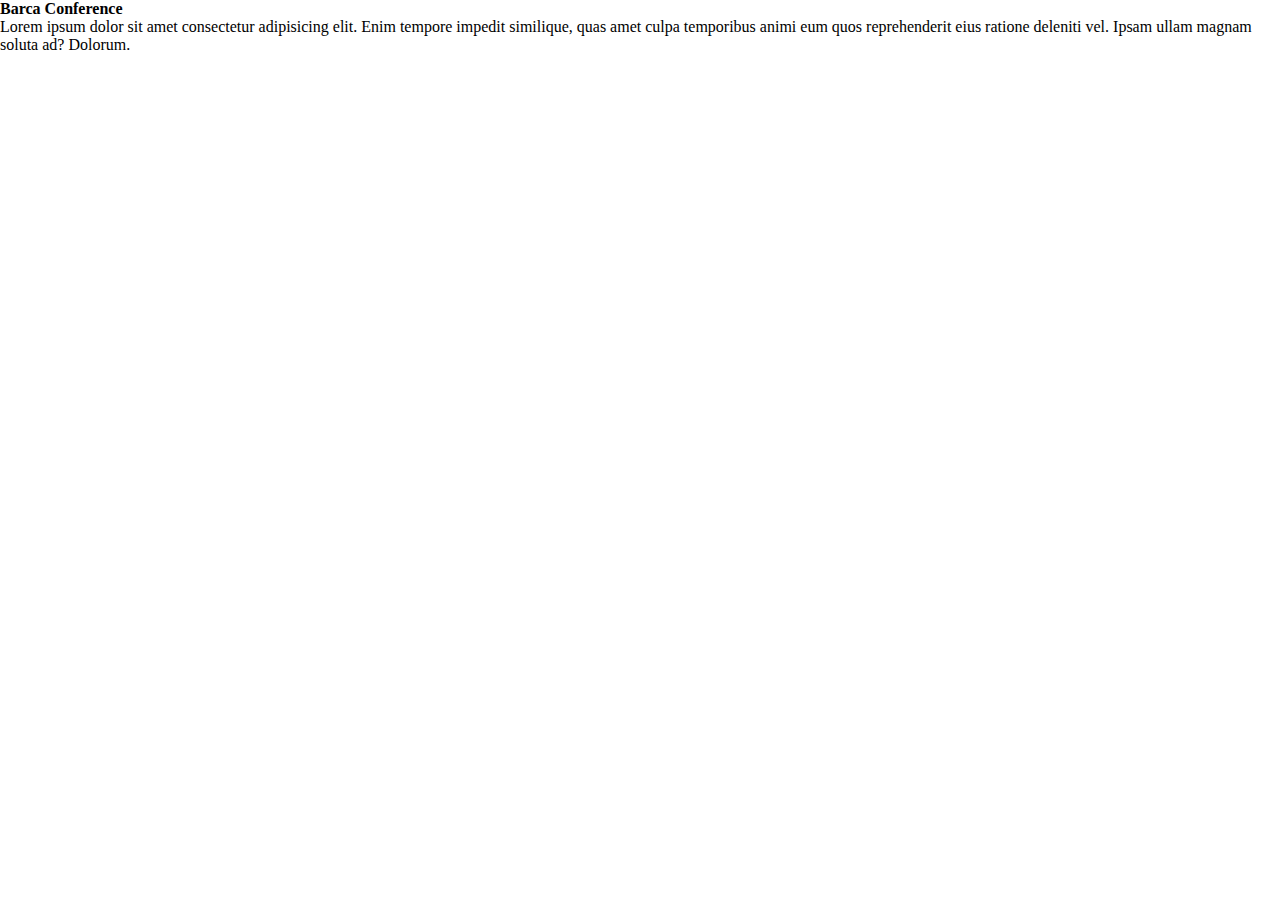
==== index.html @ d521afd3 "first commit" ====
<!DOCTYPE html>
<html>
    <head>
        <meta charset="utf-8">
        <title>
            Barca Conference
        </title>
        <link rel="Stylesheet" href="style.css">
    </head>
    <body>
        <h1>Barca Conference</h1>
        <p>Lorem ipsum dolor sit amet consectetur adipisicing elit. Enim tempore impedit similique, quas amet culpa temporibus animi eum quos reprehenderit eius ratione deleniti vel. Ipsam ullam magnam soluta ad? Dolorum.</p>
    </body>
</html>
---- style.css ----
/* http://meyerweb.com/eric/tools/css/reset/ 2. v2.0 | 20110126
  License: none (public domain)
*/

html, body, div, span, applet, object, iframe,
h1, h2, h3, h4, h5, h6, p, blockquote, pre,
a, abbr, acronym, address, big, cite, code,
del, dfn, em, img, ins, kbd, q, s, samp,
small, strike, strong, sub, sup, tt, var,
b, u, i, center,
dl, dt, dd, ol, ul, li,
fieldset, form, label, legend,
table, caption, tbody, tfoot, thead, tr, th, td,
article, aside, canvas, details, embed,
figure, figcaption, footer, header, hgroup,
menu, nav, output, ruby, section, summary,
time, mark, audio, video {
  margin: 0;
  padding: 0;
  border: 0;
  font-size: 100%;
  vertical-align: baseline;
}
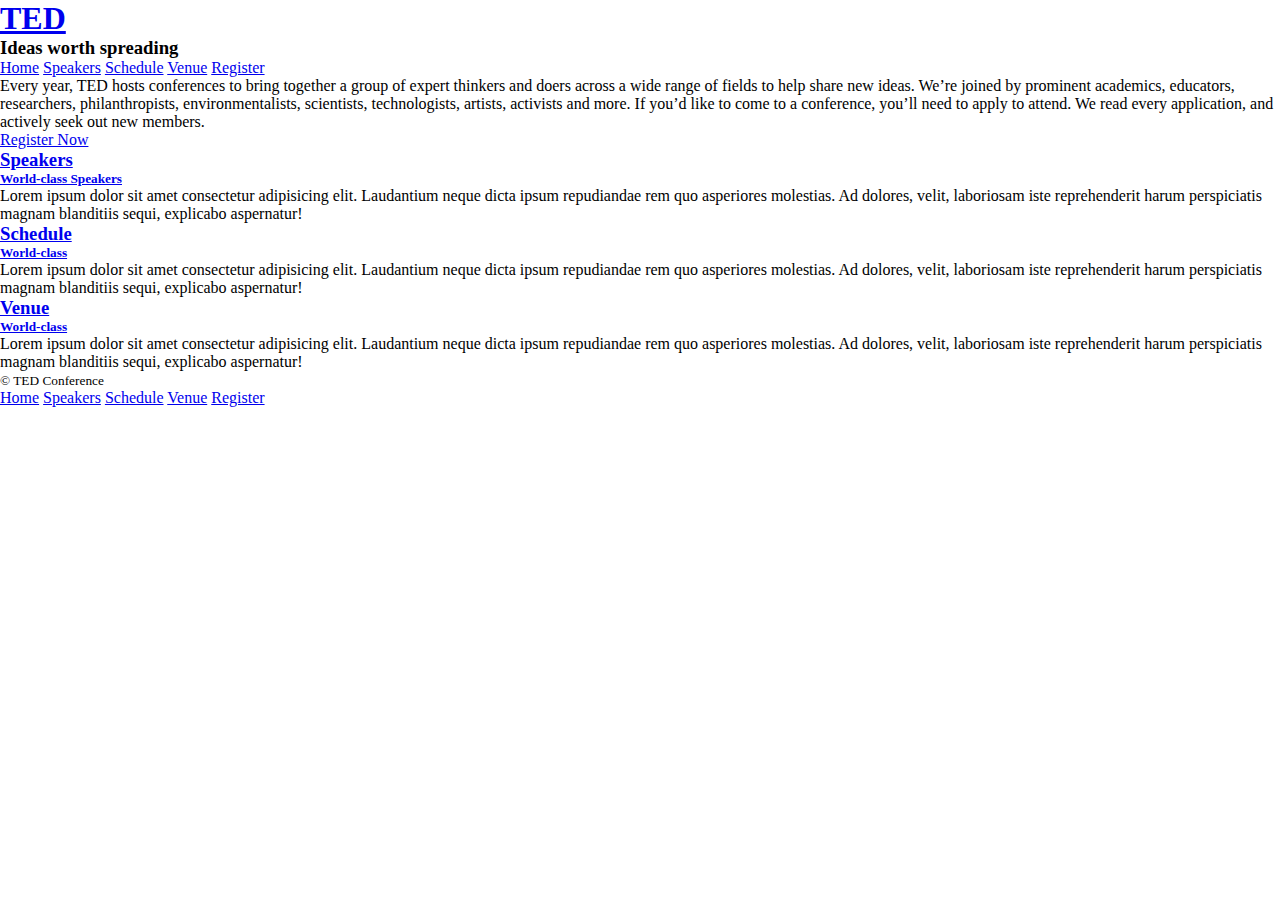
==== commit 19d61186: "basic contenets of home page with navigation, links ,section added" ====
--- a/index.html
+++ b/index.html
@@ -3,12 +3,73 @@
     <head>
         <meta charset="utf-8">
         <title>
-            Barca Conference
+            Conference | TED
         </title>
         <link rel="Stylesheet" href="style.css">
     </head>
     <body>
-        <h1>Barca Conference</h1>
-        <p>Lorem ipsum dolor sit amet consectetur adipisicing elit. Enim tempore impedit similique, quas amet culpa temporibus animi eum quos reprehenderit eius ratione deleniti vel. Ipsam ullam magnam soluta ad? Dolorum.</p>
+
+        <header>
+            <h1>
+                <a href="index.html">
+                    TED
+                </a>    
+            </h1>
+            <h3>Ideas worth spreading</h3>
+
+            <nav>
+                <a href="index.html">Home</a>
+                <a href="speakers.html">Speakers</a>
+                <a href="schedule.html">Schedule</a>
+                <a href="venue.html">Venue</a>
+                <a href="register.html">Register</a>
+            </nav>
+        </header>
+        
+        <section>
+            <p>
+                Every year, TED hosts conferences to bring together a group of expert thinkers and doers across a wide range of fields to help share new ideas. We’re joined by prominent academics, educators, researchers, philanthropists, environmentalists, scientists, technologists, artists, activists and more. If you’d like to come to a conference, you’ll need to apply to attend. We read every application, and actively seek out new members.        
+            </p>
+            <a href="register.html">Register Now</a>
+        </section>
+
+        <section>
+            <section>
+                <a href="speakers.html">
+                    <h3>Speakers</h3>
+                    <h5>World-class Speakers</h5> 
+                </a>
+                <p>Lorem ipsum dolor sit amet consectetur adipisicing elit. Laudantium neque dicta ipsum repudiandae rem quo asperiores molestias. Ad dolores, velit, laboriosam iste reprehenderit harum perspiciatis magnam blanditiis sequi, explicabo aspernatur!</p>
+            </section>
+
+            <section>
+                <a href="schedue.html">
+                    <h3>Schedule</h3>
+                    <h5>World-class</h5>
+                </a>
+
+                <p>Lorem ipsum dolor sit amet consectetur adipisicing elit. Laudantium neque dicta ipsum repudiandae rem quo asperiores molestias. Ad dolores, velit, laboriosam iste reprehenderit harum perspiciatis magnam blanditiis sequi, explicabo aspernatur!</p>
+            </section>
+
+            <section>
+                <a href="venue.html">
+                    <h3>Venue</h3>
+                    <h5>World-class</h5>
+                </a>
+                 <p>Lorem ipsum dolor sit amet consectetur adipisicing elit. Laudantium neque dicta ipsum repudiandae rem quo asperiores molestias. Ad dolores, velit, laboriosam iste reprehenderit harum perspiciatis magnam blanditiis sequi, explicabo aspernatur!</p>
+            </section>
+        </section>
+        
+        <footer>
+            <small>&copy; TED Conference</small>
+
+            <nav>
+                <a href="index.html">Home</a>
+                <a href="speakers.html">Speakers</a>
+                <a href="schedule.html">Schedule</a>
+                <a href="venue.html">Venue</a>
+                <a href="register.html">Register</a>
+            </nav>
+          </footer>
     </body>
 </html>--- a/style.css
+++ b/style.css
@@ -1,23 +1,6 @@
-/* http://meyerweb.com/eric/tools/css/reset/ 2. v2.0 | 20110126
-  License: none (public domain)
-*/
-
-html, body, div, span, applet, object, iframe,
-h1, h2, h3, h4, h5, h6, p, blockquote, pre,
-a, abbr, acronym, address, big, cite, code,
-del, dfn, em, img, ins, kbd, q, s, samp,
-small, strike, strong, sub, sup, tt, var,
-b, u, i, center,
-dl, dt, dd, ol, ul, li,
-fieldset, form, label, legend,
-table, caption, tbody, tfoot, thead, tr, th, td,
-article, aside, canvas, details, embed,
-figure, figcaption, footer, header, hgroup,
-menu, nav, output, ruby, section, summary,
-time, mark, audio, video {
+*,
+*::after,
+*::before{
   margin: 0;
   padding: 0;
-  border: 0;
-  font-size: 100%;
-  vertical-align: baseline;
-}
+}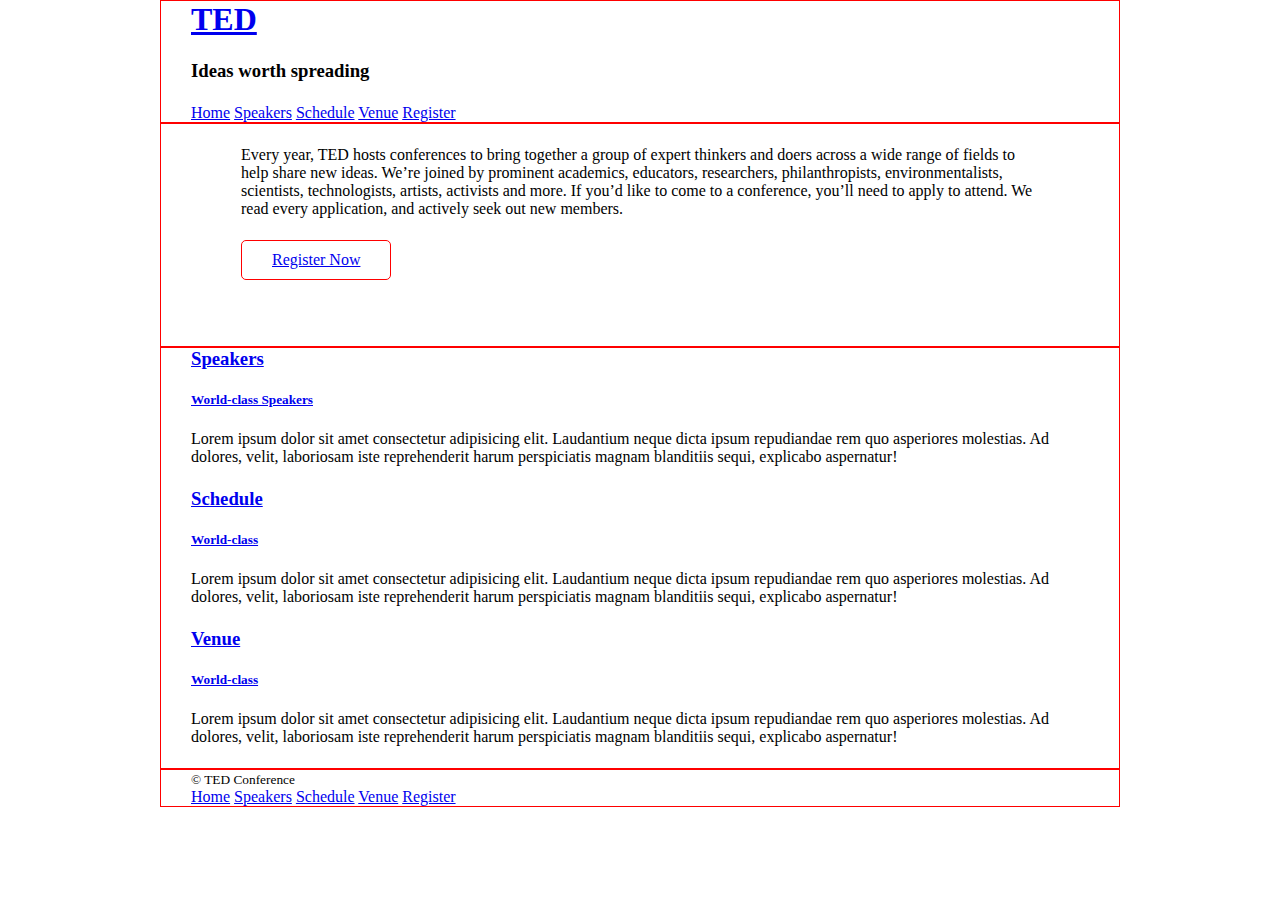
==== commit 650ae3a1: "updatede the layout with css properties" ====
--- a/index.html
+++ b/index.html
@@ -9,7 +9,7 @@
     </head>
     <body>
 
-        <header>
+        <header class="container">
             <h1>
                 <a href="index.html">
                     TED
@@ -26,14 +26,14 @@
             </nav>
         </header>
         
-        <section>
+        <section class="hero container">
             <p>
                 Every year, TED hosts conferences to bring together a group of expert thinkers and doers across a wide range of fields to help share new ideas. We’re joined by prominent academics, educators, researchers, philanthropists, environmentalists, scientists, technologists, artists, activists and more. If you’d like to come to a conference, you’ll need to apply to attend. We read every application, and actively seek out new members.        
             </p>
-            <a href="register.html">Register Now</a>
+            <a href="register.html" class="btn btn-alt">Register Now</a>
         </section>
 
-        <section>
+        <section class="container">
             <section>
                 <a href="speakers.html">
                     <h3>Speakers</h3>
@@ -60,7 +60,7 @@
             </section>
         </section>
         
-        <footer>
+        <footer class="container">
             <small>&copy; TED Conference</small>
 
             <nav>
--- a/style.css
+++ b/style.css
@@ -3,4 +3,37 @@
 *::before{
   margin: 0;
   padding: 0;
+  -webkit-box-sizing: border-box;
+  -moz-box-sizing: border-box;
+       box-sizing: border-box;
+}
+
+.container{
+  width: 960px;
+  border: 1px solid red;
+  margin: 0 auto;
+  padding: 0 30px;
+}
+
+h1,h3,h4,h5,p{
+  margin-bottom: 22px;
+}
+
+
+.btn{
+  margin: 0;
+  border-radius:5px;
+  border: 1px solid red;
+  display: inline-block;
+}
+
+.btn-alt{
+  border: 1px solid #dfe2e5;
+  border: 1px solid red;
+  padding: 10px 30px;
+}
+
+.hero{
+  border: 1px solid red;
+  padding: 22px 80px 66px 80px;
 }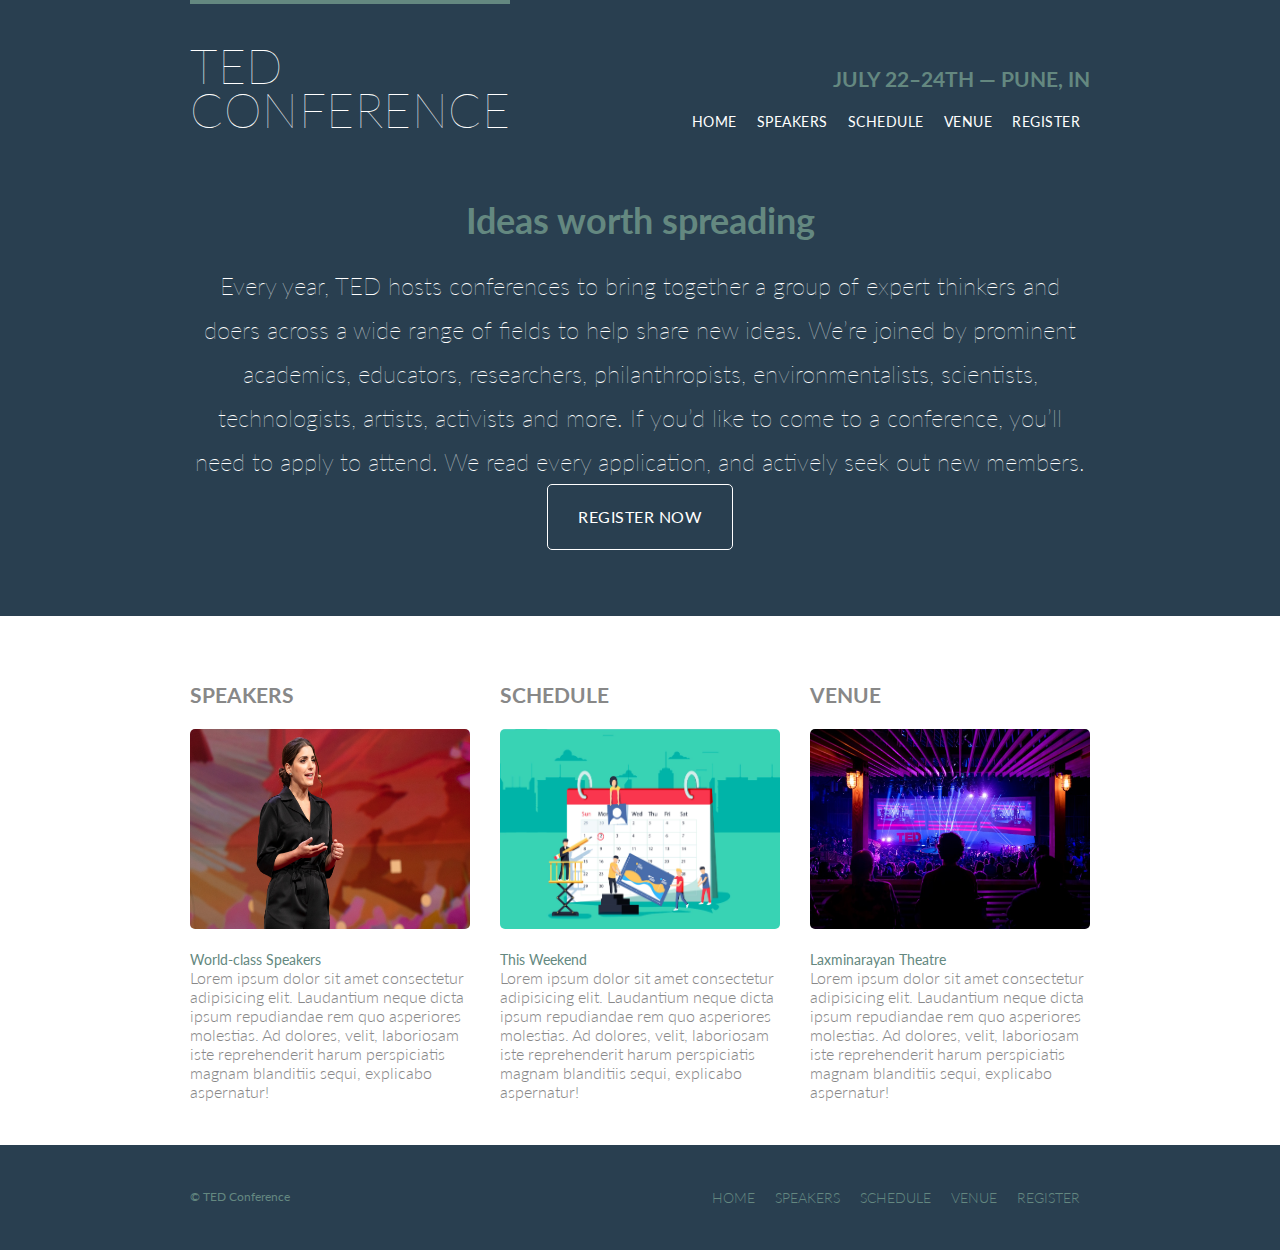
==== commit 22ad09b7: "added pictures" ====
--- a/index.html
+++ b/index.html
@@ -6,70 +6,83 @@
             Conference | TED
         </title>
         <link rel="Stylesheet" href="style.css">
+        <link rel="stylesheet"
+        href="http://fonts.googleapis.com/css?family=Lato:100,300,400">
     </head>
     <body>
 
-        <header class="container">
-            <h1>
+        <header class="primary-header container group">
+            <h1 class="logo">
                 <a href="index.html">
-                    TED
+                    TED <br>Conference
                 </a>    
             </h1>
-            <h3>Ideas worth spreading</h3>
+            <h3 class="tagline">July 22&ndash;24th &mdash; Pune, IN</h3>
 
-            <nav>
-                <a href="index.html">Home</a>
-                <a href="speakers.html">Speakers</a>
-                <a href="schedule.html">Schedule</a>
-                <a href="venue.html">Venue</a>
-                <a href="register.html">Register</a>
-            </nav>
+            <nav class="nav primary-nav">
+                <ul>
+                  <li><a href="index.html">Home</a></li><!--
+                --><li><a href="speakers.html">Speakers</a></li><!--  
+                --><li><a href="schedule.html">Schedule</a></li><!--
+                --><li><a href="venue.html">Venue</a></li><!--
+                --><li><a href="register.html">Register</a></li>
+                </ul>
+                </nav>
         </header>
         
         <section class="hero container">
+            <h2>Ideas worth spreading</h2>
             <p>
                 Every year, TED hosts conferences to bring together a group of expert thinkers and doers across a wide range of fields to help share new ideas. We’re joined by prominent academics, educators, researchers, philanthropists, environmentalists, scientists, technologists, artists, activists and more. If you’d like to come to a conference, you’ll need to apply to attend. We read every application, and actively seek out new members.        
             </p>
             <a href="register.html" class="btn btn-alt">Register Now</a>
         </section>
-
-        <section class="container">
-            <section>
-                <a href="speakers.html">
+        
+        <section class="row">
+            <div class="grid">
+                <section class="teaser col-1-3">
                     <h3>Speakers</h3>
-                    <h5>World-class Speakers</h5> 
-                </a>
-                <p>Lorem ipsum dolor sit amet consectetur adipisicing elit. Laudantium neque dicta ipsum repudiandae rem quo asperiores molestias. Ad dolores, velit, laboriosam iste reprehenderit harum perspiciatis magnam blanditiis sequi, explicabo aspernatur!</p>
-            </section>
-
-            <section>
-                <a href="schedue.html">
+                    <a href="speakers.html">
+                        <img src="img/card1.png" alt="speakers">
+                        <h5>World-class Speakers</h5> 
+                    </a>
+                    <p>Lorem ipsum dolor sit amet consectetur adipisicing elit. Laudantium neque dicta ipsum repudiandae rem quo asperiores molestias. Ad dolores, velit, laboriosam iste reprehenderit harum perspiciatis magnam blanditiis sequi, explicabo aspernatur!</p>
+                </section><!--
+    
+                --><section  class="teaser col-1-3"> 
                     <h3>Schedule</h3>
-                    <h5>World-class</h5>
-                </a>
-
-                <p>Lorem ipsum dolor sit amet consectetur adipisicing elit. Laudantium neque dicta ipsum repudiandae rem quo asperiores molestias. Ad dolores, velit, laboriosam iste reprehenderit harum perspiciatis magnam blanditiis sequi, explicabo aspernatur!</p>
-            </section>
-
-            <section>
-                <a href="venue.html">
+                    <a href="schedue.html">
+                        <img src="img/card3.jpg" alt="venue">
+                        <h5>This Weekend</h5>
+                    </a>
+    
+                    <p>Lorem ipsum dolor sit amet consectetur adipisicing elit. Laudantium neque dicta ipsum repudiandae rem quo asperiores molestias. Ad dolores, velit, laboriosam iste reprehenderit harum perspiciatis magnam blanditiis sequi, explicabo aspernatur!</p>
+                </section><!--
+    
+                --><section  class="teaser col-1-3">
                     <h3>Venue</h3>
-                    <h5>World-class</h5>
-                </a>
-                 <p>Lorem ipsum dolor sit amet consectetur adipisicing elit. Laudantium neque dicta ipsum repudiandae rem quo asperiores molestias. Ad dolores, velit, laboriosam iste reprehenderit harum perspiciatis magnam blanditiis sequi, explicabo aspernatur!</p>
-            </section>
+                    <a href="venue.html">
+                        <img src="img/card2.jpg" alt="venue">
+                        <h5>Laxminarayan Theatre</h5>
+                    </a>
+                     <p>Lorem ipsum dolor sit amet consectetur adipisicing elit. Laudantium neque dicta ipsum repudiandae rem quo asperiores molestias. Ad dolores, velit, laboriosam iste reprehenderit harum perspiciatis magnam blanditiis sequi, explicabo aspernatur!</p>
+                </section>
+            </div>
         </section>
         
-        <footer class="container">
+        
+        <footer class="primary-footer container group">
             <small>&copy; TED Conference</small>
 
-            <nav>
-                <a href="index.html">Home</a>
-                <a href="speakers.html">Speakers</a>
-                <a href="schedule.html">Schedule</a>
-                <a href="venue.html">Venue</a>
-                <a href="register.html">Register</a>
-            </nav>
+            <nav class="nav">
+                <ul>
+                  <li><a href="index.html">Home</a></li><!--  
+                --><li><a href="speakers.html">Speakers</a></li><!--  
+                --><li><a href="schedule.html">Schedule</a></li><!--
+                --><li><a href="venue.html">Venue</a></li><!--
+                --><li><a href="register.html">Register</a></li>
+                </ul>
+                </nav>
           </footer>
     </body>
 </html>--- a/style.css
+++ b/style.css
@@ -8,32 +8,320 @@
        box-sizing: border-box;
 }
 
+
+/*
+  ========================================
+  Custom styles
+  ========================================
+*/
+
+body{
+  background: #293f50;
+  color: #888;
+  font-weight: 300;
+  font-size: 16px/22px;
+  font-family: "Lato", "Open Sans", "Helvetica Neue", Helvetica, Arial, sans-serif;
+}
+
 .container{
   width: 960px;
-  border: 1px solid red;
+
   margin: 0 auto;
   padding: 0 30px;
 }
 
-h1,h3,h4,h5,p{
+h1,h2,h3,h4{
   margin-bottom: 22px;
-}
-
+  color: #000;
+}
+
+h1 {
+  font-size: 36px;
+  line-height: 44px;
+}
+h2 {
+  color: #648880;
+  font-size: 24px;
+  line-height: 44px;
+}
+h3 {
+  color: #888;
+  font-size: 21px;
+  text-transform: uppercase;
+}
+h4 {
+  font-size: 18px;
+}
+
+h5 {
+  color: #648880;
+  font-size: 14px;
+  font-weight: 400;
+  
+}
+
+strong {
+  font-weight: 400;
+}
+cite, em {
+  font-style: italic;
+}
+
+
+/*
+  ========================================
+  Links
+  ========================================
+*/
+
+a:hover {
+  color: #000000;
+}
+a {
+  text-decoration: none;
+  color: #648880;
+}
+
+p a {
+  border-bottom: 1px solid #dfe2e5;
+}
 
 .btn{
+  border-radius: 5px;
+  color: #fff;
+  cursor: pointer;
+  display: inline-block;
+  font-weight: 400;
+  letter-spacing: .5px;
   margin: 0;
-  border-radius:5px;
-  border: 1px solid red;
+  text-transform: uppercase;
+}
+
+.btn-alt {
+  border: 1px solid #fff;
+  padding: 10px 30px;
+}
+
+.btn-alt:hover {
+  background: #fff;
+  color: #648880;
+}
+
+.hero{
+  color: #fff;
+  line-height: 44px;
+  padding: 22px 80px 66px 80px;
+  text-align: center;
+}
+
+.hero h2 {
+  font-size: 36px;
+}
+.hero p {
+  font-size: 24px;
+  font-weight: 100;
+}
+
+
+.teaser a:hover h3 {
+  color: #0f1010;
+}
+
+.teaser img{
+  max-width: 100%;
+  height: 200px;
+  display: block;
+  margin-bottom:22px ;
+  border-radius: 5px;
+}
+
+.speaker-info img{
+  max-width: 100%;
+  height: 130px;
+  border-radius: 50%;
+  margin: -66px 0 22px 0;
+  vertical-align: top;
+}
+/*
+  ========================================
+  Clearfix
+  ========================================
+*/
+.group:before,
+.group:after {
+  content: "";
+  display: table;
+}
+.group:after {
+  clear: both;
+}
+.group {
+  clear: both;
+  *zoom: 1;
+}
+
+
+.row {
+  background: #fff;
+  padding: 66px 0 44px 0;
+}
+
+
+.row,
+.row-alt {
+  min-width: 960px;
+}
+
+.row-alt {
+  background: #cbe2c1;
+  background: -webkit-linear-gradient(to right, #a1d3b0, #f6f1d3);
+  background: -moz-linear-gradient(to right, #a1d3b0, #f6f1d3);
+  background: linear-gradient(to right, #a1d3b0, #f6f1d3);
+  padding: 44px 0 22px 0;
+}
+
+/*
+  ========================================
+  Leads
+  ========================================
+*/
+
+.lead {
+  text-align: center;
+}
+.lead p {
+  font-size: 21px;
+  line-height: 33px;
+}
+
+/*
+  ========================================
+  Primary Header
+  ========================================
+*/
+
+.logo{
+  border-top: 4px solid #648880;
+  padding: 40px 0 22px 0;
+  float: left;
+  font-size: 48px;
+  line-height: 44px;
+  font-weight: 100;
+  letter-spacing: .5px;
+  text-transform: uppercase;
+}
+
+.tagline {
+  margin: 66px 0 22px 0;
+  text-align: right;
+  color: #648880;
+}
+
+
+.primary-nav {
+  font-size: 14px;
+  font-weight: 400;
+  letter-spacing: .5px;
+  text-transform: uppercase;
+}
+
+
+.nav{
+  text-align: right;
+}
+
+nav li{
   display: inline-block;
-}
-
-.btn-alt{
+  margin:0 10px;
+  vertical-align: top;
+}
+
+
+
+.primary-header a,
+.primary-footer{
+  color: #fff;
+}
+
+.primary-header a:hover,
+.primary-footer a:hover {
+  color: #648880;
+}
+
+
+/*
+  ========================================
+  Speakers
+  ========================================
+*/
+  
+.speaker-info {
   border: 1px solid #dfe2e5;
-  border: 1px solid red;
-  padding: 10px 30px;
-}
-
-.hero{
-  border: 1px solid red;
-  padding: 22px 80px 66px 80px;
+  border-radius: 5px;
+  margin-top: 88px;
+  padding-bottom: 22px;
+  text-align: center;
+}
+
+
+.speaker {
+  margin-bottom: 44px;
+}
+
+
+
+/*
+  ========================================
+  Primary footer
+  ========================================
+*/
+
+.primary-footer{
+  color: #648880;
+  font-size: 14px;
+  padding-bottom:44px;
+  padding-top: 44px;
+}
+
+.primary-footer small {
+  float: left;
+  font-weight: 400;
+}
+
+.primary-footer a{
+  text-transform: uppercase;
+}
+
+.col-1-3{
+  width: 33.33%;
+}
+
+.col-2-3{
+  width: 66.66%;
+}
+
+.col-1-3,
+.col-2-3{
+
+  display: inline-block;
+  vertical-align: top;
+}
+
+
+.grid,
+.col-1-3,
+.col-2-3{
+  padding-left: 15px;
+  padding-right: 15px;
+}
+
+.container,
+.grid{
+  margin:  0 auto;
+  width: 960px;
+}
+
+.container{
+  padding-left: 30px;
+  padding-right: 30px;
 }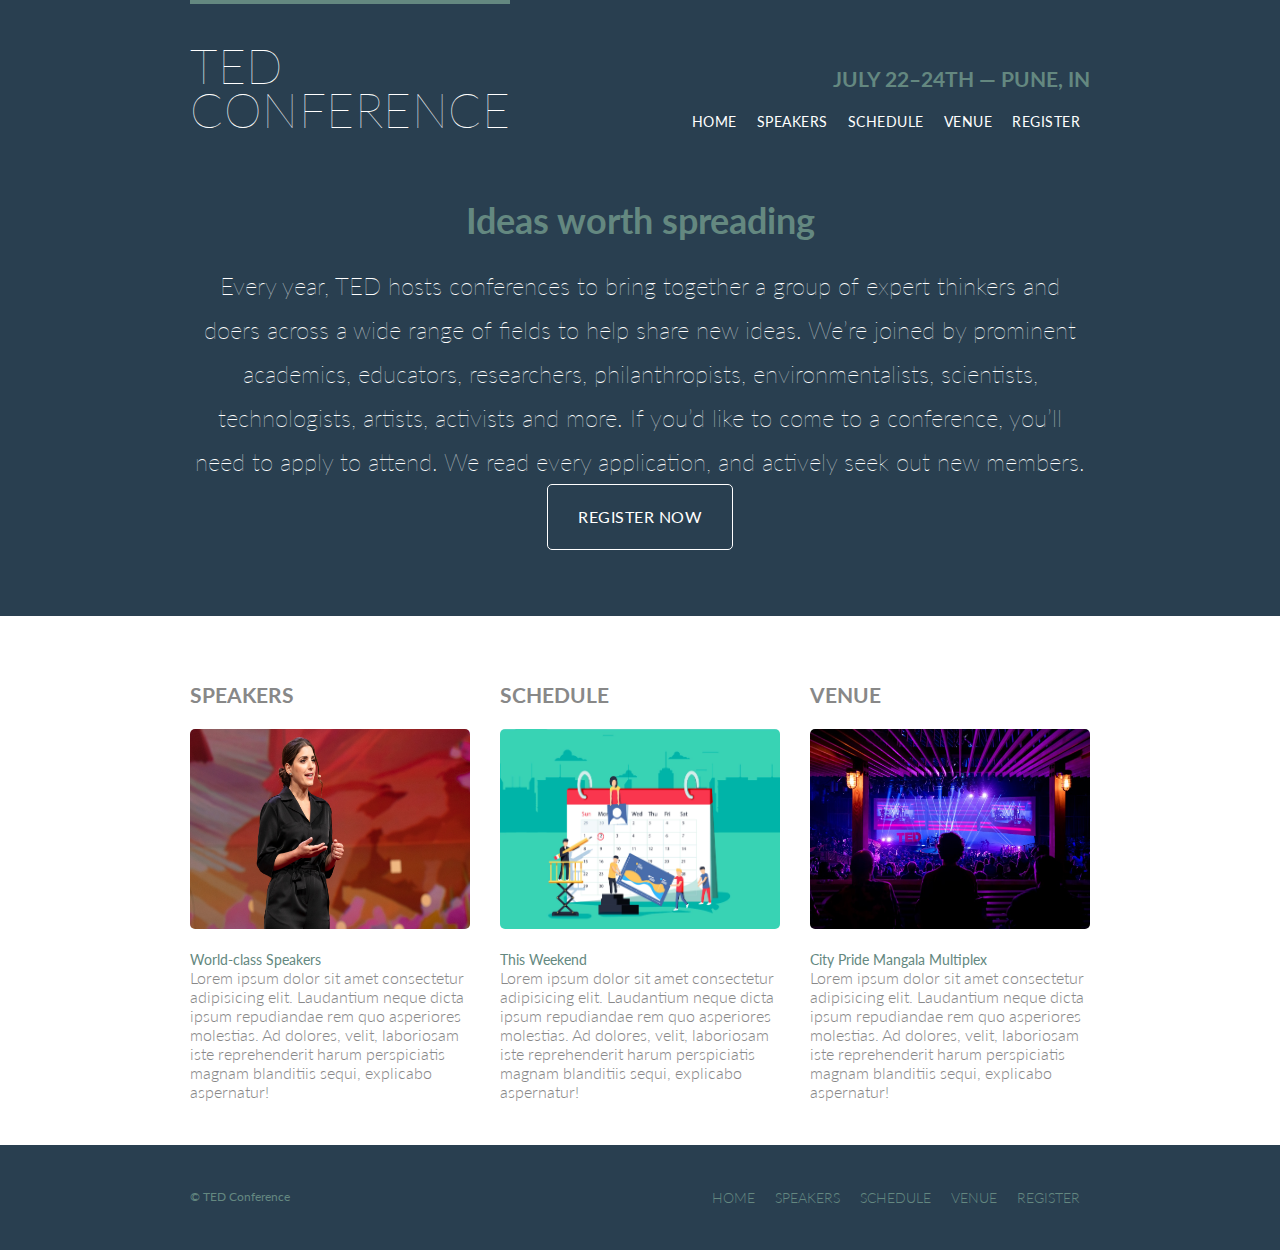
==== commit 8c92c7c9: "completed venue page" ====
--- a/index.html
+++ b/index.html
@@ -63,7 +63,7 @@
                     <h3>Venue</h3>
                     <a href="venue.html">
                         <img src="img/card2.jpg" alt="venue">
-                        <h5>Laxminarayan Theatre</h5>
+                        <h5>City Pride Mangala Multiplex</h5>
                     </a>
                      <p>Lorem ipsum dolor sit amet consectetur adipisicing elit. Laudantium neque dicta ipsum repudiandae rem quo asperiores molestias. Ad dolores, velit, laboriosam iste reprehenderit harum perspiciatis magnam blanditiis sequi, explicabo aspernatur!</p>
                 </section>
--- a/style.css
+++ b/style.css
@@ -324,4 +324,22 @@
 .container{
   padding-left: 30px;
   padding-right: 30px;
+}
+
+/*
+  ========================================
+  Venue
+  ========================================
+*/
+
+.venue-theatre {
+  margin-bottom: 66px;
+}
+.venue-hotel {
+  margin-bottom: 22px;
+}
+
+
+.venue-map{
+  height: 264px;
 }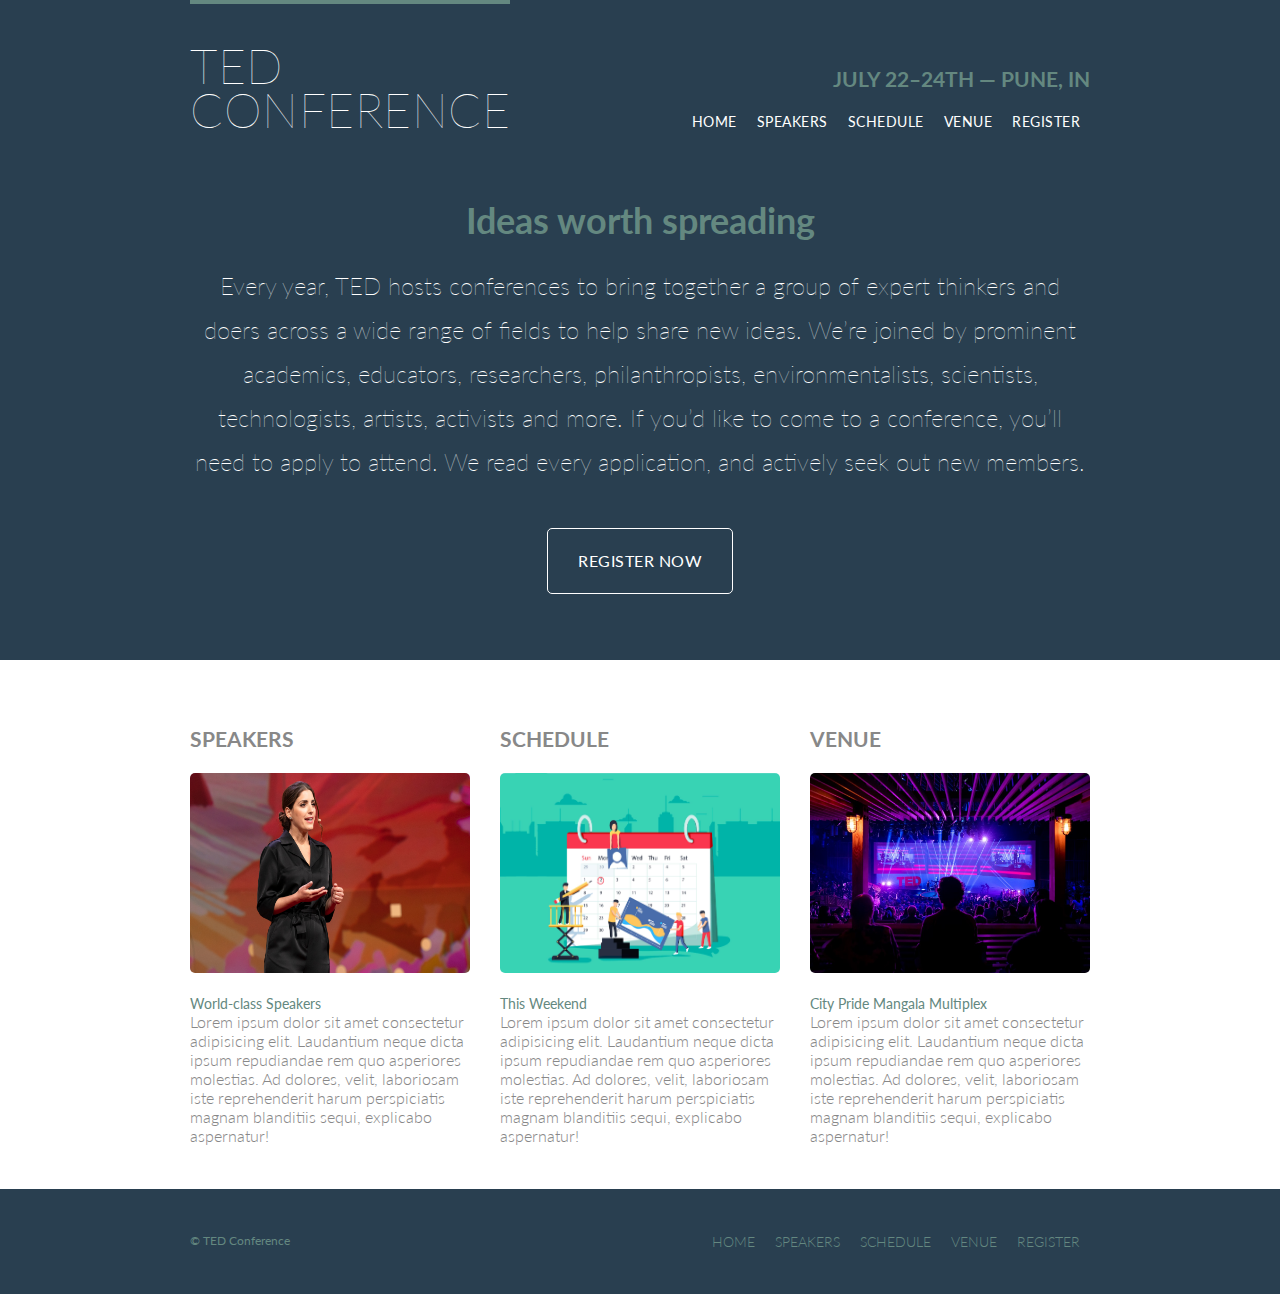
==== commit efa57175: "completed schedule page" ====
--- a/index.html
+++ b/index.html
@@ -35,6 +35,7 @@
             <p>
                 Every year, TED hosts conferences to bring together a group of expert thinkers and doers across a wide range of fields to help share new ideas. We’re joined by prominent academics, educators, researchers, philanthropists, environmentalists, scientists, technologists, artists, activists and more. If you’d like to come to a conference, you’ll need to apply to attend. We read every application, and actively seek out new members.        
             </p>
+            <br>
             <a href="register.html" class="btn btn-alt">Register Now</a>
         </section>
         
--- a/style.css
+++ b/style.css
@@ -342,4 +342,149 @@
 
 .venue-map{
   height: 264px;
+}
+
+/*
+  ========================================
+  Register
+  ========================================
+*/
+
+.why-attend{
+  list-style: square;
+  margin: 0 0 22px 30px;
+}
+
+form{
+  margin-bottom: 22px;
+}
+
+input,select,textarea{
+  font-weight: 300;
+  font-size: 16px/22px;
+  font-family: "Lato", "Open Sans", "Helvetica Neue", Helvetica, Arial, sans-serif;
+
+}
+
+.register-group{
+  border: 0;
+}
+
+.register-group label{
+  color: #648880;
+  cursor: pointer;
+  font-weight: 400;
+}
+
+.register-group input,
+.register-group select,
+.register-group textarea{
+  border: 1px solid #c6c9cc;
+  border-radius: 5px;
+  color: #888;
+  display: block;
+  margin: 5px 0 27px 0;
+  padding: 5px 8px;
+}
+
+.register-group input,
+.register-group textarea{
+  width: 100%;
+}
+
+.register-group select{
+
+  height: 34px;
+  width: 60px;
+}
+
+.register-group textarea{
+  height: 78px;
+}
+
+.btn-default{
+  border: 0;
+  background: #648880;
+  padding: 11px 30px;
+  font-size: 14px;
+  
+}
+
+.btn-default:hover {
+  background: #77a198;
+}
+
+
+/*
+  ========================================
+  Schedule
+  ========================================
+*/
+
+table {
+  border-collapse: separate;
+  border-spacing: 0;
+  margin-bottom: 44px;
+  width: 100%;
+}
+
+table:last-child {
+  margin-bottom: 0;
+}
+
+
+th,
+td {
+  padding-bottom: 22px;
+  vertical-align: top;
+}
+th {
+  padding-right: 45px;
+  text-align: right;
+  width: 20%;
+}
+td {
+  width: 40%;
+}
+
+thead {
+  line-height: 44px;
+}
+thead th {
+  color: #648880;
+  font-size: 24px;
+}
+
+tbody th {
+  color: #a9b2b9;
+  font-size: 14px;
+  font-weight: 400;
+  padding-top: 22px;
+  text-transform: uppercase;
+}
+
+tbody td {
+  border-top: 1px solid #dfe2e5;
+  padding-top: 21px;
+}
+tbody td:first-of-type {
+  padding-right: 15px;
+}
+tbody td:last-of-type {
+  padding-left: 15px;
+}
+tbody td:only-of-type {
+  padding-left: 0;
+  padding-right: 0;
+}
+
+table a {
+  color: #888;
+}
+table h4 {
+  margin-bottom: 0;
+}
+
+.schedule-offset {
+  color: #a9b2b9;
 }